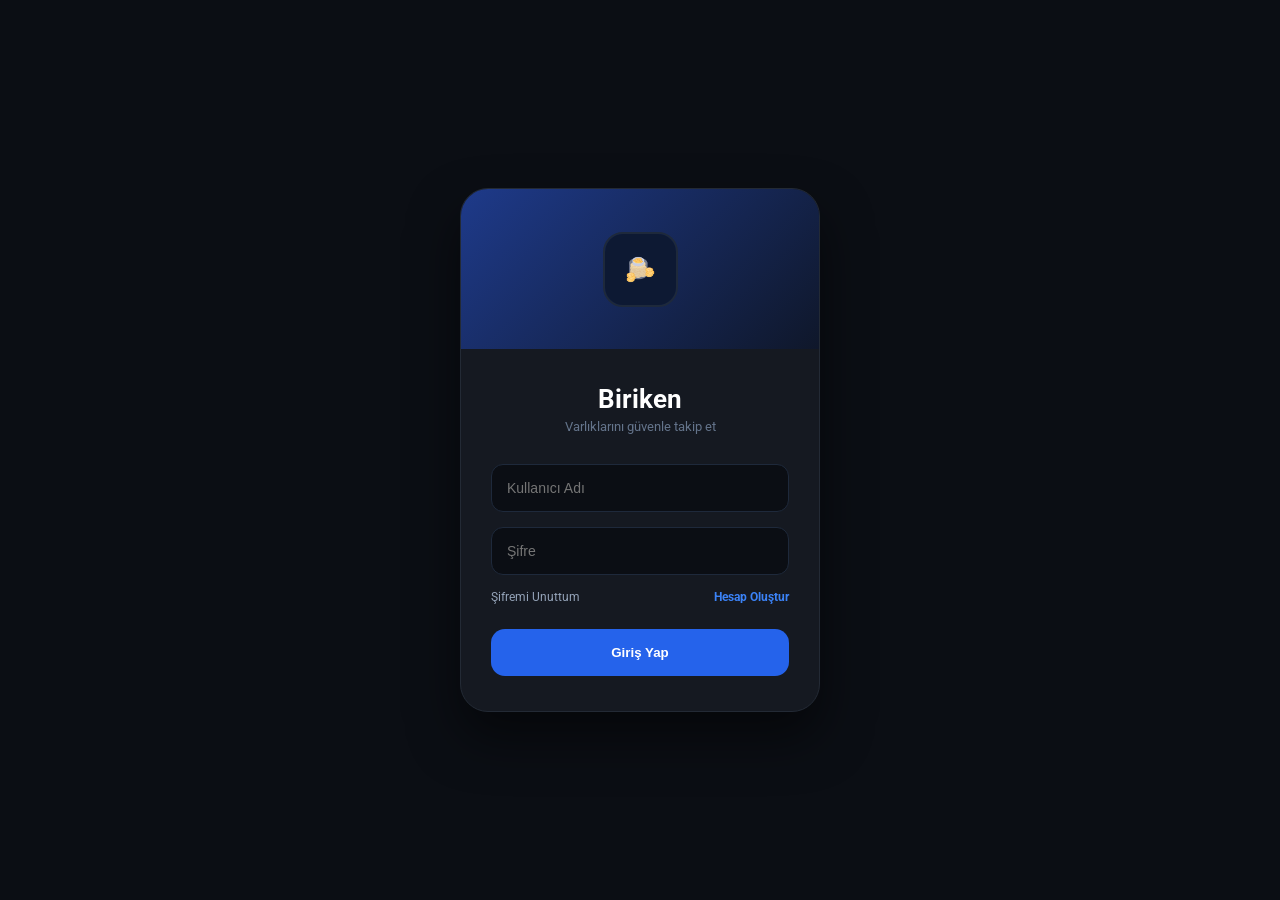
==== index.html @ 529ea392 "Fix HTML encoding issues in index.html" ====
<!DOCTYPE html>
<html lang="tr">
<head>
    <meta charset="UTF-8">
    <meta name="viewport" content="width=device-width, initial-scale=1.0">
    <title>Biriken - Giriş Sistemi</title>
    <link rel="icon" type="image/jpeg" href="WhatsApp Image 2026-04-15 at 11.48.33.jpeg">
    <link rel="stylesheet" href="style.css">
</head>
<body>

    <div id="toast-container"></div>

    <div id="loginCard">
        <div class="header-shape">
            <img src="WhatsApp Image 2026-04-15 at 11.48.33.jpeg" alt="Logo" class="login-logo">
        </div>
        <div class="content">
            <h2 class="title">Biriken</h2>
            <p class="subtitle">Varlıklarını güvenle takip et</p>
            <div class="form-container">
                <!-- GİRİŞ FORMU -->
                <form id="loginForm" onsubmit="girisYap(event)">
                    <div class="input-wrapper">
                        <!-- BURASI ARTIK KULLANICI ADI ALIYOR -->
                        <input type="text" id="loginUser" placeholder="Kullanıcı Adı" required>
                    </div>
                    <div class="input-wrapper">
                        <input type="password" id="loginPass" placeholder="Şifre" required>
                    </div>
                    <div class="form-links">
                        <a href="javascript:void(0)" onclick="openModal('forgotModal')">Şifremi Unuttum</a>
                        <a href="javascript:void(0)" onclick="openModal('registerModal')" class="highlight">Hesap Oluştur</a>
                    </div>
                    <button type="submit" class="btn-primary">Giriş Yap</button>
                </form>
            </div>
        </div>
    </div>

    <!-- KAYIT MODAL -->
    <div id="registerModal" class="modal">
        <div class="modal-content">
            <div class="modal-header">
                <h3>Yeni Hesap Oluştur</h3>
                <span class="close-btn" onclick="closeModals()">&times;</span>
            </div>
            <form id="regForm" onsubmit="kayitOl(event)">
                <input type="text" id="regUser" placeholder="Kullanıcı Adı" minlength="3" required>
                <input type="email" id="regEmail" placeholder="E-posta" required>
                <input type="password" id="regPass" placeholder="Şifre (8+ karakter)" minlength="8" required>
                <input type="password" id="regConfirm" placeholder="Şifre Tekrar" required>
                <button type="submit" class="btn-primary">Kaydı Tamamla</button>
            </form>
        </div>
    </div>

    <!-- ŞİFRE UNUTTUM MODAL -->
    <div id="forgotModal" class="modal">
        <div class="modal-content">
            <div class="modal-header">
                <h3>Şifre Yenileme</h3>
                <span class="close-btn" onclick="closeModals()">&times;</span>
            </div>
            <div id="step1">
                <p class="sub-text">Kayıtlı bilgilerinizi girin</p>
                <input type="text" id="forgetName" placeholder="Kullanıcı Adı" required>
                <input type="email" id="forgetEmail" placeholder="E-posta" required>
                <button onclick="verifyUser()" class="btn-primary">Sorgula</button>
            </div>
            <div id="step2" style="display: none;">
                <p class="sub-text">Yeni şifrenizi belirleyin</p>
                <input type="password" id="newPass" placeholder="Yeni Şifre" minlength="8" required>
                <button onclick="saveNewPassword()" class="btn-success">Güncelle</button>
            </div>
        </div>
    </div>
<script src="config.js"></script>
<script src="script.js"></script>
<script>
    // 1. ADIM: Render adresini buraya yapıştırıyoruz!
    const API_URL = "https://biriken-api.onrender.com/api"; 

    document.addEventListener('DOMContentLoaded', () => {
        const currentUserId = localStorage.getItem('userId');
        // Eğer kullanıcı zaten giriş yapmışsa direkt anasayfaya gönder
        if (currentUserId && currentUserId !== "null" && currentUserId !== "undefined") {
            window.location.href = "anasayfa.html";
        }
    });

    function openModal(modalId) { document.getElementById(modalId).style.display = "flex"; }
    function closeModals() { document.querySelectorAll('.modal').forEach(m => m.style.display = "none"); }

    // --- KAYIT OLMA FONKSİYONU ---
    async function kayitOl(event) {
        event.preventDefault(); 
        const username = document.getElementById('regUser').value.trim();
        const email = document.getElementById('regEmail').value.trim();
        const password = document.getElementById('regPass').value.trim();
        const confirm = document.getElementById('regConfirm').value.trim();

        if(password !== confirm) { alert("Şifreler uyuşmuyor!"); return; }

        try {
            const response = await fetch(`${API_URL}/Auth/register`, {
                method: 'POST',
                headers: { 'Content-Type': 'application/json' },
                body: JSON.stringify({ username, email, password })
            });

            if (response.ok) { 
                alert("Kayıt başarılı! Şimdi giriş yapabilirsin."); 
                closeModals(); 
            } else { 
                const errorText = await response.text();
                alert("Hata: " + errorText); 
            }
        } catch (error) { 
            alert("Sunucuya bağlanılamadı! Render uyanıyor olabilir, 30 saniye sonra tekrar dene."); 
        }
    }

    // --- GİRİŞ YAPMA FONKSİYONU ---
    async function girisYap(event) {
        event.preventDefault(); 
        const usernameInput = document.getElementById('loginUser').value.trim();
        const passwordInput = document.getElementById('loginPass').value.trim();

        try {
            const response = await fetch(`${API_URL}/Auth/login`, {
                method: 'POST',
                headers: { 'Content-Type': 'application/json' },
                body: JSON.stringify({ username: usernameInput, password: passwordInput }) 
            });

            if (response.ok) {
                const data = await response.json();
                
                // Bilgileri tarayıcı hafızasına güvenli bir şekilde alıyoruz
                localStorage.setItem('userId', data.userId); 
                localStorage.setItem('aktifKullanici', data.username);
                localStorage.setItem('userEmail', data.email);
                localStorage.setItem('userPassword', passwordInput); 

                alert("Giriş yapıldı! Yönlendiriliyorsun...");
                window.location.href = "anasayfa.html";
            } else { 
                alert("Giriş bilgileri hatalı veya kullanıcı bulunamadı!"); 
            }
        } catch (error) { 
            alert("Sunucuya bağlanılamadı! Render adresi doğru mu kontrol et."); 
        }
    }
</script>
</body>
</html>
---- style.css ----
@import url('https://fonts.googleapis.com/css2?family=Roboto:wght@300;400;700&display=swap');

* {
    margin: 0;
    padding: 0;
    box-sizing: border-box;
    /* Metin ve öğe seçimini engelleme */
    user-select: none;
    -webkit-user-select: none; /* Safari için */
    -moz-user-select: none;    /* Firefox için */
    -ms-user-select: none;     /* IE/Edge için */
}

* { margin: 0; padding: 0; box-sizing: border-box; }

body {
    background-color: #0b0e14;
    font-family: 'Roboto', sans-serif;
    display: flex;
    justify-content: center;
    align-items: center;
    min-height: 100vh;
}

#loginCard {
    width: 360px;
    background-color: #151921;
    border-radius: 28px;
    overflow: hidden;
    box-shadow: 0 25px 50px rgba(0,0,0,0.5);
    border: 1px solid #232a35;
}

.header-shape {
    height: 160px;
    background: linear-gradient(135deg, #1e3a8a, #0f172a);
    display: flex;
    justify-content: center;
    align-items: center;
}

.login-logo {
    width: 75px;
    height: 75px;
    border-radius: 20px;
    border: 2px solid #1e293b;
    background: white;
}

.content { padding: 35px 30px; text-align: center; }
.title { color: #ffffff; font-size: 26px; font-weight: 700; }
.subtitle { color: #64748b; font-size: 13px; margin-top: 5px; margin-bottom: 30px; }

input {
    width: 100%;
    background-color: #0b0e14;
    border: 1px solid #1e293b;
    padding: 15px;
    border-radius: 12px;
    color: white;
    font-size: 14px;
    margin-bottom: 15px;
    outline: none;
    transition: 0.3s;
}
input:focus { border-color: #3b82f6; box-shadow: 0 0 0 2px rgba(59, 130, 246, 0.2); }

.form-links {
    display: flex;
    justify-content: space-between;
    font-size: 12px;
    margin-bottom: 25px;
}
.form-links a { color: #94a3b8; text-decoration: none; }
.form-links a.highlight { color: #3b82f6; font-weight: 700; }

.btn-primary {
    width: 100%;
    background-color: #2563eb;
    color: white;
    border: none;
    padding: 16px;
    border-radius: 14px;
    font-weight: 700;
    cursor: pointer;
    transition: 0.3s;
}
.btn-primary:hover { background-color: #1d4ed8; transform: translateY(-2px); }

.btn-success { background-color: #059669; color: white; width: 100%; padding: 15px; border-radius: 12px; border: none; font-weight: 700; cursor: pointer; }

/* MODAL */
.modal {
    position: fixed; top: 0; left: 0; width: 100%; height: 100%;
    background: rgba(0,0,0,0.85);
    backdrop-filter: blur(8px);
    display: none;
    justify-content: center;
    align-items: center;
    z-index: 1000;
}
.modal-content {
    background: #151921;
    width: 340px;
    padding: 30px;
    border-radius: 24px;
    border: 1px solid #1e293b;
    color: white;
}
.modal-header { display: flex; justify-content: space-between; margin-bottom: 20px; align-items: center; }
.close-btn { font-size: 28px; cursor: pointer; color: #475569; }
.sub-text { font-size: 13px; color: #94a3b8; margin-bottom: 20px; }

/* TOAST */
#toast-container { position: fixed; top: 25px; right: 25px; z-index: 9999; }
.toast {
    min-width: 240px;
    padding: 16px 20px;
    margin-bottom: 10px;
    border-radius: 12px;
    color: white;
    font-size: 14px;
    font-weight: 600;
    transform: translateX(150%);
    transition: 0.4s cubic-bezier(0.68, -0.55, 0.265, 1.55);
}
.toast.show { transform: translateX(0); }
.toast-success { background-color: #059669; border-left: 5px solid #34d399; }
.toast-error { background-color: #3c0707; border-left: 5px solid #c8152a; }
.toast-info { background-color: #2563eb; }
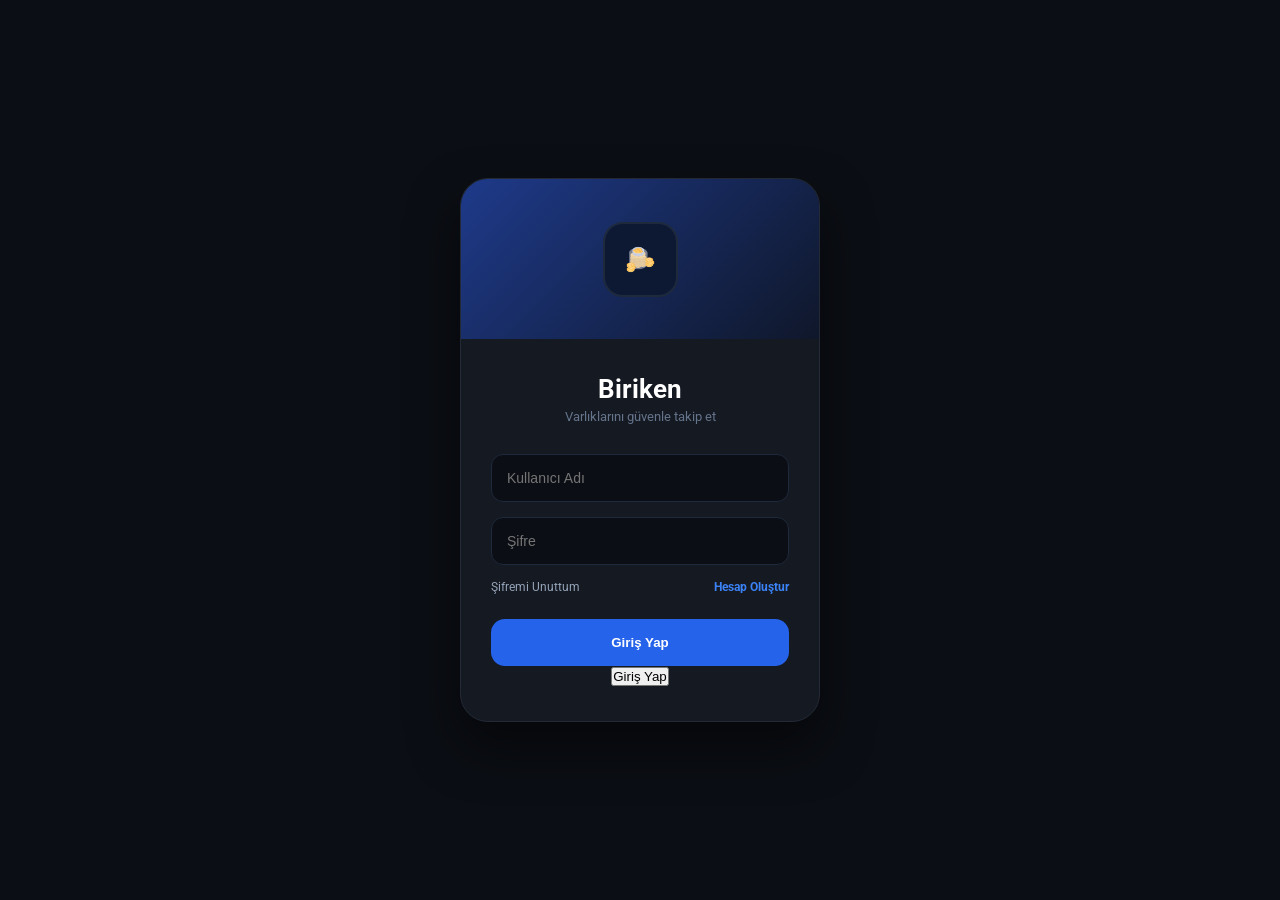
==== commit f6581ab3: "Fix HTML encoding issues in index.html" ====
--- a/index.html
+++ b/index.html
@@ -33,6 +33,7 @@
                         <a href="javascript:void(0)" onclick="openModal('registerModal')" class="highlight">Hesap Oluştur</a>
                     </div>
                     <button type="submit" class="btn-primary">Giriş Yap</button>
+                    <button onclick="girisYap(event)">Giriş Yap</button>
                 </form>
             </div>
         </div>
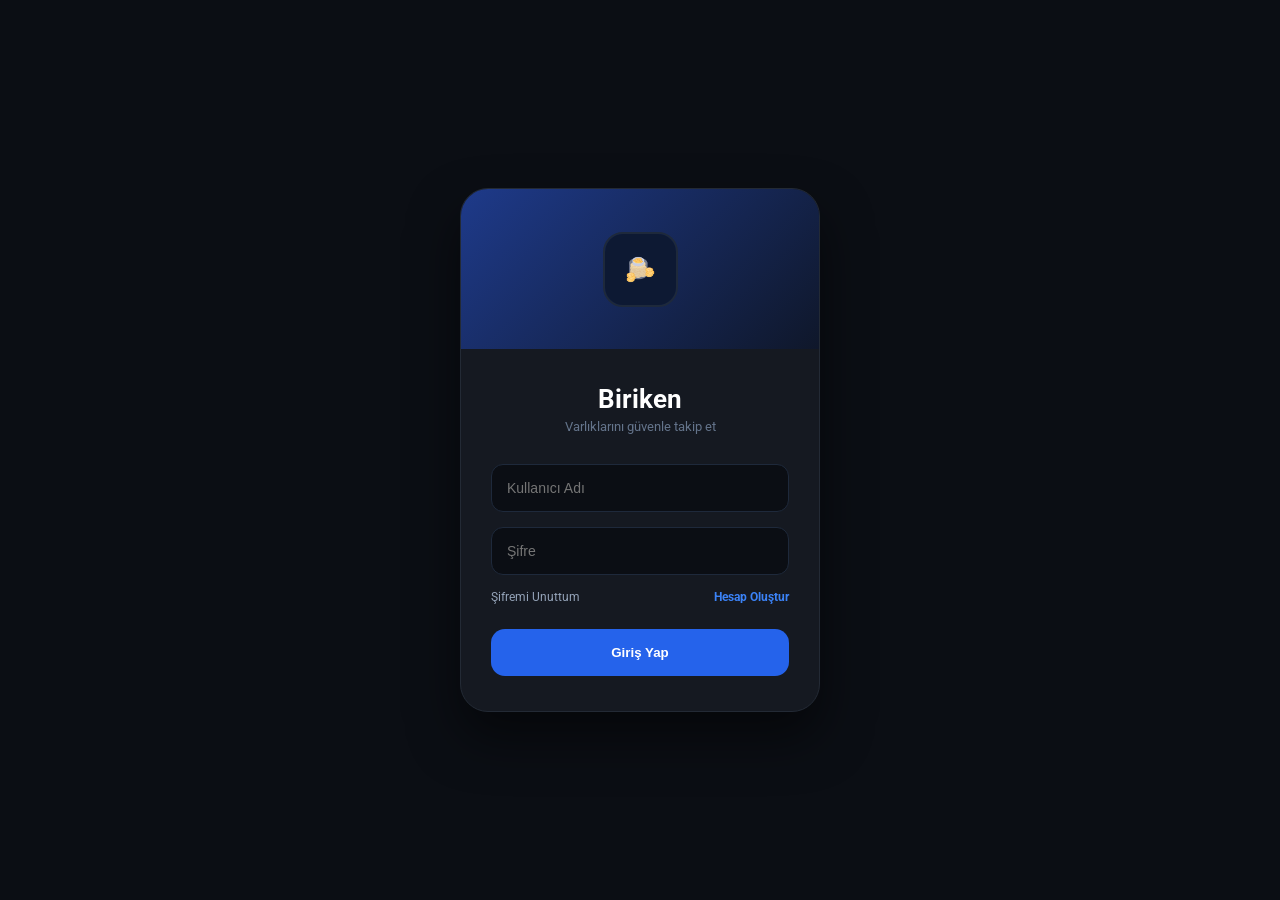
==== commit f04d2f64: "Fix HTML encoding issues in index.html" ====
--- a/index.html
+++ b/index.html
@@ -33,7 +33,6 @@
                         <a href="javascript:void(0)" onclick="openModal('registerModal')" class="highlight">Hesap Oluştur</a>
                     </div>
                     <button type="submit" class="btn-primary">Giriş Yap</button>
-                    <button onclick="girisYap(event)">Giriş Yap</button>
                 </form>
             </div>
         </div>
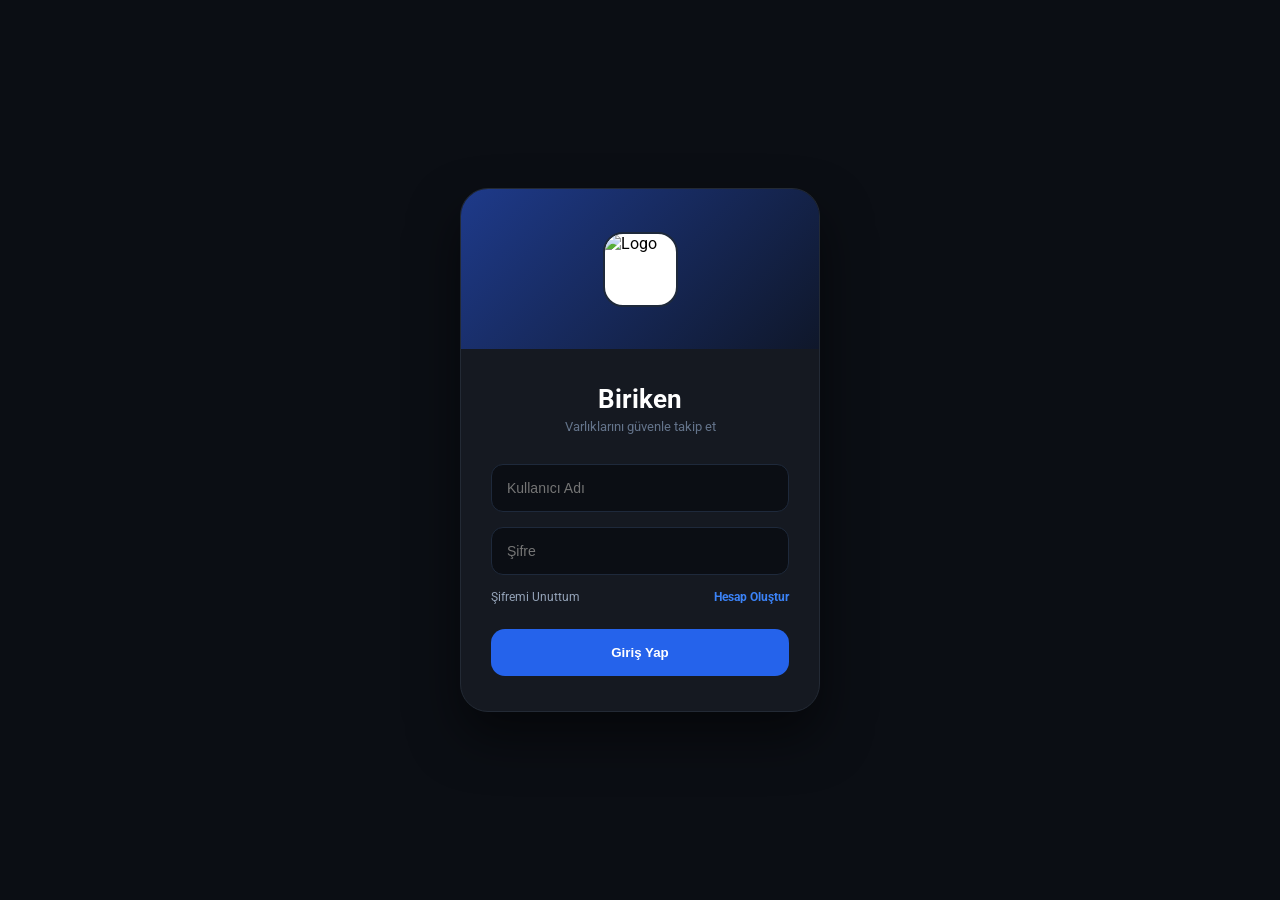
==== commit cbabb273: "Refactor index.html for improved structure and logic" ====
--- a/index.html
+++ b/index.html
@@ -4,8 +4,7 @@
     <meta charset="UTF-8">
     <meta name="viewport" content="width=device-width, initial-scale=1.0">
     <title>Biriken - Giriş Sistemi</title>
-    <link rel="icon" type="image/jpeg" href="WhatsApp Image 2026-04-15 at 11.48.33.jpeg">
-    <link rel="stylesheet" href="style.css">
+    <link rel="icon" type="image/jpeg" href="logo.jpeg"> <link rel="stylesheet" href="style.css">
 </head>
 <body>
 
@@ -13,16 +12,13 @@
 
     <div id="loginCard">
         <div class="header-shape">
-            <img src="WhatsApp Image 2026-04-15 at 11.48.33.jpeg" alt="Logo" class="login-logo">
+            <img src="logo.jpeg" alt="Logo" class="login-logo">
         </div>
         <div class="content">
             <h2 class="title">Biriken</h2>
             <p class="subtitle">Varlıklarını güvenle takip et</p>
             <div class="form-container">
-                <!-- GİRİŞ FORMU -->
-                <form id="loginForm" onsubmit="girisYap(event)">
-                    <div class="input-wrapper">
-                        <!-- BURASI ARTIK KULLANICI ADI ALIYOR -->
+                <form id="loginForm" onsubmit="return false;"> <div class="input-wrapper">
                         <input type="text" id="loginUser" placeholder="Kullanıcı Adı" required>
                     </div>
                     <div class="input-wrapper">
@@ -30,32 +26,30 @@
                     </div>
                     <div class="form-links">
                         <a href="javascript:void(0)" onclick="openModal('forgotModal')">Şifremi Unuttum</a>
-                        <a href="javascript:void(0)" onclick="openModal('registerModal')" class="highlight">Hesap Oluştur</a>
+                        <a href="javascript:void(0)" onclick="openModal('registerModal')" class="highlight" style="cursor: pointer; font-weight: bold;">Hesap Oluştur</a>
                     </div>
-                    <button type="submit" class="btn-primary">Giriş Yap</button>
+                    <button type="button" onclick="girisYap(event)" class="btn-primary">Giriş Yap</button>
                 </form>
             </div>
         </div>
     </div>
 
-    <!-- KAYIT MODAL -->
     <div id="registerModal" class="modal">
         <div class="modal-content">
             <div class="modal-header">
                 <h3>Yeni Hesap Oluştur</h3>
                 <span class="close-btn" onclick="closeModals()">&times;</span>
             </div>
-            <form id="regForm" onsubmit="kayitOl(event)">
+            <form id="regForm" onsubmit="return false;">
                 <input type="text" id="regUser" placeholder="Kullanıcı Adı" minlength="3" required>
                 <input type="email" id="regEmail" placeholder="E-posta" required>
                 <input type="password" id="regPass" placeholder="Şifre (8+ karakter)" minlength="8" required>
                 <input type="password" id="regConfirm" placeholder="Şifre Tekrar" required>
-                <button type="submit" class="btn-primary">Kaydı Tamamla</button>
+                <button type="button" onclick="kayitOl(event)" class="btn-primary">Kaydı Tamamla</button>
             </form>
         </div>
     </div>
 
-    <!-- ŞİFRE UNUTTUM MODAL -->
     <div id="forgotModal" class="modal">
         <div class="modal-content">
             <div class="modal-header">
@@ -66,35 +60,45 @@
                 <p class="sub-text">Kayıtlı bilgilerinizi girin</p>
                 <input type="text" id="forgetName" placeholder="Kullanıcı Adı" required>
                 <input type="email" id="forgetEmail" placeholder="E-posta" required>
-                <button onclick="verifyUser()" class="btn-primary">Sorgula</button>
+                <button type="button" onclick="verifyUser()" class="btn-primary">Sorgula</button>
             </div>
             <div id="step2" style="display: none;">
                 <p class="sub-text">Yeni şifrenizi belirleyin</p>
                 <input type="password" id="newPass" placeholder="Yeni Şifre" minlength="8" required>
-                <button onclick="saveNewPassword()" class="btn-success">Güncelle</button>
+                <button type="button" onclick="saveNewPassword()" class="btn-success">Güncelle</button>
             </div>
         </div>
     </div>
+
 <script src="config.js"></script>
-<script src="script.js"></script>
+
 <script>
-    // 1. ADIM: Render adresini buraya yapıştırıyoruz!
-    const API_URL = "https://biriken-api.onrender.com/api"; 
+    // Eğer config.js'den gelmiyorsa adresi buradan alıyoruz
+    if (typeof API_URL === 'undefined') {
+        var API_URL = "https://birikenbackend.onrender.com/api";
+    }
+
+    // Modal açma-kapama
+    function openModal(modalId) {
+        console.log(modalId + " modalı açılıyor...");
+        document.getElementById(modalId).style.display = "flex";
+    }
+
+    function closeModals() {
+        document.querySelectorAll('.modal').forEach(m => m.style.display = "none");
+    }
 
     document.addEventListener('DOMContentLoaded', () => {
         const currentUserId = localStorage.getItem('userId');
-        // Eğer kullanıcı zaten giriş yapmışsa direkt anasayfaya gönder
         if (currentUserId && currentUserId !== "null" && currentUserId !== "undefined") {
             window.location.href = "anasayfa.html";
         }
     });
 
-    function openModal(modalId) { document.getElementById(modalId).style.display = "flex"; }
-    function closeModals() { document.querySelectorAll('.modal').forEach(m => m.style.display = "none"); }
-
     // --- KAYIT OLMA FONKSİYONU ---
     async function kayitOl(event) {
-        event.preventDefault(); 
+        if (event) event.preventDefault();
+        
         const username = document.getElementById('regUser').value.trim();
         const email = document.getElementById('regEmail').value.trim();
         const password = document.getElementById('regPass').value.trim();
@@ -103,6 +107,7 @@
         if(password !== confirm) { alert("Şifreler uyuşmuyor!"); return; }
 
         try {
+            console.log("Kayıt isteği gönderiliyor...");
             const response = await fetch(`${API_URL}/Auth/register`, {
                 method: 'POST',
                 headers: { 'Content-Type': 'application/json' },
@@ -117,17 +122,25 @@
                 alert("Hata: " + errorText); 
             }
         } catch (error) { 
-            alert("Sunucuya bağlanılamadı! Render uyanıyor olabilir, 30 saniye sonra tekrar dene."); 
+            console.error("Kayıt Hatası:", error);
+            alert("Sunucuya bağlanılamadı!"); 
         }
     }
 
     // --- GİRİŞ YAPMA FONKSİYONU ---
     async function girisYap(event) {
-        event.preventDefault(); 
+        if (event) event.preventDefault();
+        
         const usernameInput = document.getElementById('loginUser').value.trim();
         const passwordInput = document.getElementById('loginPass').value.trim();
 
+        if (!usernameInput || !passwordInput) {
+            alert("Lütfen tüm alanları doldurun!");
+            return;
+        }
+
         try {
+            console.log("Giriş denemesi yapılıyor: " + usernameInput);
             const response = await fetch(`${API_URL}/Auth/login`, {
                 method: 'POST',
                 headers: { 'Content-Type': 'application/json' },
@@ -137,19 +150,19 @@
             if (response.ok) {
                 const data = await response.json();
                 
-                // Bilgileri tarayıcı hafızasına güvenli bir şekilde alıyoruz
+                // localStorage'a kaydediyoruz
                 localStorage.setItem('userId', data.userId); 
                 localStorage.setItem('aktifKullanici', data.username);
-                localStorage.setItem('userEmail', data.email);
-                localStorage.setItem('userPassword', passwordInput); 
-
+                
                 alert("Giriş yapıldı! Yönlendiriliyorsun...");
+                console.log("Yönlendirme yapılıyor: anasayfa.html");
                 window.location.href = "anasayfa.html";
             } else { 
-                alert("Giriş bilgileri hatalı veya kullanıcı bulunamadı!"); 
+                alert("Giriş bilgileri hatalı!"); 
             }
         } catch (error) { 
-            alert("Sunucuya bağlanılamadı! Render adresi doğru mu kontrol et."); 
+            console.error("Giriş Hatası:", error);
+            alert("Sunucuya bağlanılamadı! Render adresi kapalı olabilir."); 
         }
     }
 </script>
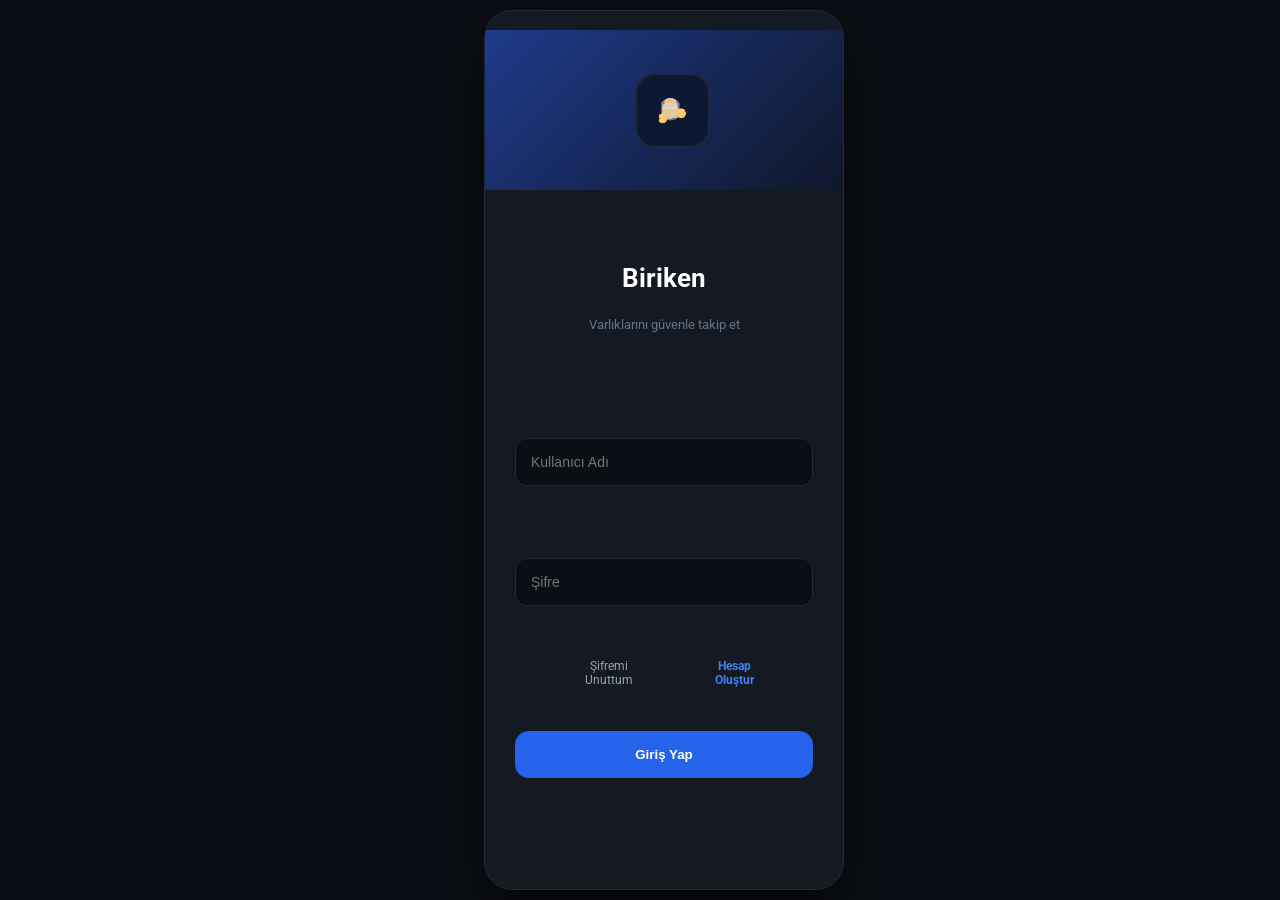
==== commit 2264487a: "Update logo image and form submission handling" ====
--- a/index.html
+++ b/index.html
@@ -1,170 +1,172 @@
 <!DOCTYPE html>
 <html lang="tr">
 <head>
-    <meta charset="UTF-8">
-    <meta name="viewport" content="width=device-width, initial-scale=1.0">
-    <title>Biriken - Giriş Sistemi</title>
-    <link rel="icon" type="image/jpeg" href="logo.jpeg"> <link rel="stylesheet" href="style.css">
+    <meta charset="UTF-8">
+    <meta name="viewport" content="width=device-width, initial-scale=1.0">
+    <title>Biriken - Giriş Sistemi</title>
+    <link rel="icon" type="image/jpeg" href="WhatsApp Image 2026-04-15 at 11.48.33.jpeg">
+    <link rel="stylesheet" href="style.css">
 </head>
 <body>
 
-    <div id="toast-container"></div>
+    <div id="toast-container"></div>
 
-    <div id="loginCard">
-        <div class="header-shape">
-            <img src="logo.jpeg" alt="Logo" class="login-logo">
-        </div>
-        <div class="content">
-            <h2 class="title">Biriken</h2>
-            <p class="subtitle">Varlıklarını güvenle takip et</p>
-            <div class="form-container">
-                <form id="loginForm" onsubmit="return false;"> <div class="input-wrapper">
-                        <input type="text" id="loginUser" placeholder="Kullanıcı Adı" required>
-                    </div>
-                    <div class="input-wrapper">
-                        <input type="password" id="loginPass" placeholder="Şifre" required>
-                    </div>
-                    <div class="form-links">
-                        <a href="javascript:void(0)" onclick="openModal('forgotModal')">Şifremi Unuttum</a>
-                        <a href="javascript:void(0)" onclick="openModal('registerModal')" class="highlight" style="cursor: pointer; font-weight: bold;">Hesap Oluştur</a>
-                    </div>
-                    <button type="button" onclick="girisYap(event)" class="btn-primary">Giriş Yap</button>
-                </form>
-            </div>
-        </div>
-    </div>
+    <div id="loginCard">
+        <div class="header-shape">
+            <img src="WhatsApp Image 2026-04-15 at 11.48.33.jpeg" alt="Logo" class="login-logo">
+        </div>
+        <div class="content">
+            <h2 class="title">Biriken</h2>
+            <p class="subtitle">Varlıklarını güvenle takip et</p>
+            <div class="form-container">
+                <!-- GİRİŞ FORMU -->
+                <form id="loginForm" onsubmit="girisYap(event)">
+                    <div class="input-wrapper">
+                        <!-- BURASI ARTIK KULLANICI ADI ALIYOR -->
+                        <input type="text" id="loginUser" placeholder="Kullanıcı Adı" required>
+                    </div>
+                    <div class="input-wrapper">
+                        <input type="password" id="loginPass" placeholder="Şifre" required>
+                    </div>
+                    <div class="form-links">
+                        <a href="javascript:void(0)" onclick="openModal('forgotModal')">Şifremi Unuttum</a>
+                        <a href="javascript:void(0)" onclick="openModal('registerModal')" class="highlight">Hesap Oluştur</a>
+                    </div>
+                    <button type="submit" class="btn-primary">Giriş Yap</button>
+                </form>
+            </div>
+        </div>
+    </div>
 
-    <div id="registerModal" class="modal">
-        <div class="modal-content">
-            <div class="modal-header">
-                <h3>Yeni Hesap Oluştur</h3>
-                <span class="close-btn" onclick="closeModals()">&times;</span>
-            </div>
-            <form id="regForm" onsubmit="return false;">
-                <input type="text" id="regUser" placeholder="Kullanıcı Adı" minlength="3" required>
-                <input type="email" id="regEmail" placeholder="E-posta" required>
-                <input type="password" id="regPass" placeholder="Şifre (8+ karakter)" minlength="8" required>
-                <input type="password" id="regConfirm" placeholder="Şifre Tekrar" required>
-                <button type="button" onclick="kayitOl(event)" class="btn-primary">Kaydı Tamamla</button>
-            </form>
-        </div>
-    </div>
+    <!-- KAYIT MODAL -->
+    <div id="registerModal" class="modal">
+        <div class="modal-content">
+            <div class="modal-header">
+                <h3>Yeni Hesap Oluştur</h3>
+                <span class="close-btn" onclick="closeModals()">&times;</span>
+            </div>
+            <form id="regForm" onsubmit="kayitOl(event)">
+                <input type="text" id="regUser" placeholder="Kullanıcı Adı" minlength="3" required>
+                <input type="email" id="regEmail" placeholder="E-posta" required>
+                <input type="password" id="regPass" placeholder="Şifre (8+ karakter)" minlength="8" required>
+                <input type="password" id="regConfirm" placeholder="Şifre Tekrar" required>
+                <button type="submit" class="btn-primary">Kaydı Tamamla</button>
+            </form>
+        </div>
+    </div>
 
-    <div id="forgotModal" class="modal">
-        <div class="modal-content">
-            <div class="modal-header">
-                <h3>Şifre Yenileme</h3>
-                <span class="close-btn" onclick="closeModals()">&times;</span>
-            </div>
-            <div id="step1">
-                <p class="sub-text">Kayıtlı bilgilerinizi girin</p>
-                <input type="text" id="forgetName" placeholder="Kullanıcı Adı" required>
-                <input type="email" id="forgetEmail" placeholder="E-posta" required>
-                <button type="button" onclick="verifyUser()" class="btn-primary">Sorgula</button>
-            </div>
-            <div id="step2" style="display: none;">
-                <p class="sub-text">Yeni şifrenizi belirleyin</p>
-                <input type="password" id="newPass" placeholder="Yeni Şifre" minlength="8" required>
-                <button type="button" onclick="saveNewPassword()" class="btn-success">Güncelle</button>
-            </div>
-        </div>
-    </div>
+    <!-- ŞİFRE UNUTTUM MODAL -->
+    <div id="forgotModal" class="modal">
+        <div class="modal-content">
+            <div class="modal-header">
+                <h3>Şifre Yenileme</h3>
+                <span class="close-btn" onclick="closeModals()">&times;</span>
+            </div>
+            <div id="step1">
+                <p class="sub-text">Kayıtlı bilgilerinizi girin</p>
+                <input type="text" id="forgetName" placeholder="Kullanıcı Adı" required>
+                <input type="email" id="forgetEmail" placeholder="E-posta" required>
+                <button onclick="verifyUser()" class="btn-primary">Sorgula</button>
+            </div>
+            <div id="step2" style="display: none;">
+                <p class="sub-text">Yeni şifrenizi belirleyin</p>
+                <input type="password" id="newPass" placeholder="Yeni Şifre" minlength="8" required>
+                <button onclick="saveNewPassword()" class="btn-success">Güncelle</button>
+            </div>
+        </div>
+    </div>
+<script src="config.js"></script>
+<script>
+    // 1. ADIM: Render adresini buraya yapıştırıyoruz!
+    const API_URL = "https://birikenbackend.onrender.com/api"; 
 
-<script src="config.js"></script>
+    // --- ZIRH 1: TÜM FORMLARI SUSTUR ---
+    // HTML'de buton ne olursa olsun, sayfanın yenilenmesini global olarak durdurur.
+    document.addEventListener('submit', function(event) {
+        event.preventDefault();
+    });
 
-<script>
-    // Eğer config.js'den gelmiyorsa adresi buradan alıyoruz
-    if (typeof API_URL === 'undefined') {
-        var API_URL = "https://birikenbackend.onrender.com/api";
-    }
+    document.addEventListener('DOMContentLoaded', () => {
+        const currentUserId = localStorage.getItem('userId');
+        // Eğer kullanıcı zaten giriş yapmışsa direkt anasayfaya gönder
+        if (currentUserId && currentUserId !== "null" && currentUserId !== "undefined") {
+            window.location.href = "anasayfa.html";
+        }
+    });
 
-    // Modal açma-kapama
-    function openModal(modalId) {
-        console.log(modalId + " modalı açılıyor...");
-        document.getElementById(modalId).style.display = "flex";
-    }
+    function openModal(modalId) { document.getElementById(modalId).style.display = "flex"; }
+    function closeModals() { document.querySelectorAll('.modal').forEach(m => m.style.display = "none"); }
 
-    function closeModals() {
-        document.querySelectorAll('.modal').forEach(m => m.style.display = "none");
-    }
+    // --- KAYIT OLMA FONKSİYONU ---
+    async function kayitOl(event) {
+        // --- ZIRH 2: BUTONU SUSTUR ---
+        if (event) event.preventDefault(); 
+        
+        const username = document.getElementById('regUser').value.trim();
+        const email = document.getElementById('regEmail').value.trim();
+        const password = document.getElementById('regPass').value.trim();
+        const confirm = document.getElementById('regConfirm').value.trim();
 
-    document.addEventListener('DOMContentLoaded', () => {
-        const currentUserId = localStorage.getItem('userId');
-        if (currentUserId && currentUserId !== "null" && currentUserId !== "undefined") {
-            window.location.href = "anasayfa.html";
-        }
-    });
+        if(password !== confirm) { alert("Şifreler uyuşmuyor!"); return; }
 
-    // --- KAYIT OLMA FONKSİYONU ---
-    async function kayitOl(event) {
-        if (event) event.preventDefault();
-        
-        const username = document.getElementById('regUser').value.trim();
-        const email = document.getElementById('regEmail').value.trim();
-        const password = document.getElementById('regPass').value.trim();
-        const confirm = document.getElementById('regConfirm').value.trim();
+        try {
+            const response = await fetch(`${API_URL}/Auth/register`, {
+                method: 'POST',
+                headers: { 'Content-Type': 'application/json' },
+                body: JSON.stringify({ username, email, password })
+            });
 
-        if(password !== confirm) { alert("Şifreler uyuşmuyor!"); return; }
+            if (response.ok) { 
+                alert("Kayıt başarılı! Şimdi giriş yapabilirsin."); 
+                closeModals(); 
+            } else { 
+                const errorText = await response.text();
+                alert("Hata: " + errorText); 
+            }
+        } catch (error) { 
+            alert("Sunucuya bağlanılamadı! Render uyanıyor olabilir, 30 saniye sonra tekrar dene."); 
+        }
+    }
 
-        try {
-            console.log("Kayıt isteği gönderiliyor...");
-            const response = await fetch(`${API_URL}/Auth/register`, {
-                method: 'POST',
-                headers: { 'Content-Type': 'application/json' },
-                body: JSON.stringify({ username, email, password })
-            });
+    // --- GİRİŞ YAPMA FONKSİYONU ---
+    async function girisYap(event) {
+        // --- ZIRH 3: GİRİŞ BUTONUNU SUSTUR ---
+        if (event) event.preventDefault(); 
+        
+        const usernameInput = document.getElementById('loginUser').value.trim();
+        const passwordInput = document.getElementById('loginPass').value.trim();
 
-            if (response.ok) { 
-                alert("Kayıt başarılı! Şimdi giriş yapabilirsin."); 
-                closeModals(); 
-            } else { 
-                const errorText = await response.text();
-                alert("Hata: " + errorText); 
-            }
-        } catch (error) { 
-            console.error("Kayıt Hatası:", error);
-            alert("Sunucuya bağlanılamadı!"); 
-        }
-    }
+        // Eğer kutular boşsa hiç sunucuya yorma
+        if (!usernameInput || !passwordInput) {
+            alert("Lütfen kullanıcı adı ve şifrenizi girin!");
+            return;
+        }
 
-    // --- GİRİŞ YAPMA FONKSİYONU ---
-    async function girisYap(event) {
-        if (event) event.preventDefault();
-        
-        const usernameInput = document.getElementById('loginUser').value.trim();
-        const passwordInput = document.getElementById('loginPass').value.trim();
+        try {
+            const response = await fetch(`${API_URL}/Auth/login`, {
+                method: 'POST',
+                headers: { 'Content-Type': 'application/json' },
+                body: JSON.stringify({ username: usernameInput, password: passwordInput }) 
+            });
 
-        if (!usernameInput || !passwordInput) {
-            alert("Lütfen tüm alanları doldurun!");
-            return;
-        }
+            if (response.ok) {
+                const data = await response.json();
+                
+                // Bilgileri tarayıcı hafızasına güvenli bir şekilde alıyoruz
+                localStorage.setItem('userId', data.userId); 
+                localStorage.setItem('aktifKullanici', data.username);
+                localStorage.setItem('userEmail', data.email);
+                localStorage.setItem('userPassword', passwordInput); 
 
-        try {
-            console.log("Giriş denemesi yapılıyor: " + usernameInput);
-            const response = await fetch(`${API_URL}/Auth/login`, {
-                method: 'POST',
-                headers: { 'Content-Type': 'application/json' },
-                body: JSON.stringify({ username: usernameInput, password: passwordInput }) 
-            });
-
-            if (response.ok) {
-                const data = await response.json();
-                
-                // localStorage'a kaydediyoruz
-                localStorage.setItem('userId', data.userId); 
-                localStorage.setItem('aktifKullanici', data.username);
-                
-                alert("Giriş yapıldı! Yönlendiriliyorsun...");
-                console.log("Yönlendirme yapılıyor: anasayfa.html");
-                window.location.href = "anasayfa.html";
-            } else { 
-                alert("Giriş bilgileri hatalı!"); 
-            }
-        } catch (error) { 
-            console.error("Giriş Hatası:", error);
-            alert("Sunucuya bağlanılamadı! Render adresi kapalı olabilir."); 
-        }
-    }
+                alert("Giriş yapıldı! Yönlendiriliyorsun...");
+                window.location.href = "anasayfa.html";
+            } else { 
+                alert("Giriş bilgileri hatalı veya kullanıcı bulunamadı!"); 
+            }
+        } catch (error) { 
+            alert("Sunucuya bağlanılamadı! Render adresi doğru mu kontrol et."); 
+        }
+    }
 </script>
 </body>
 </html>
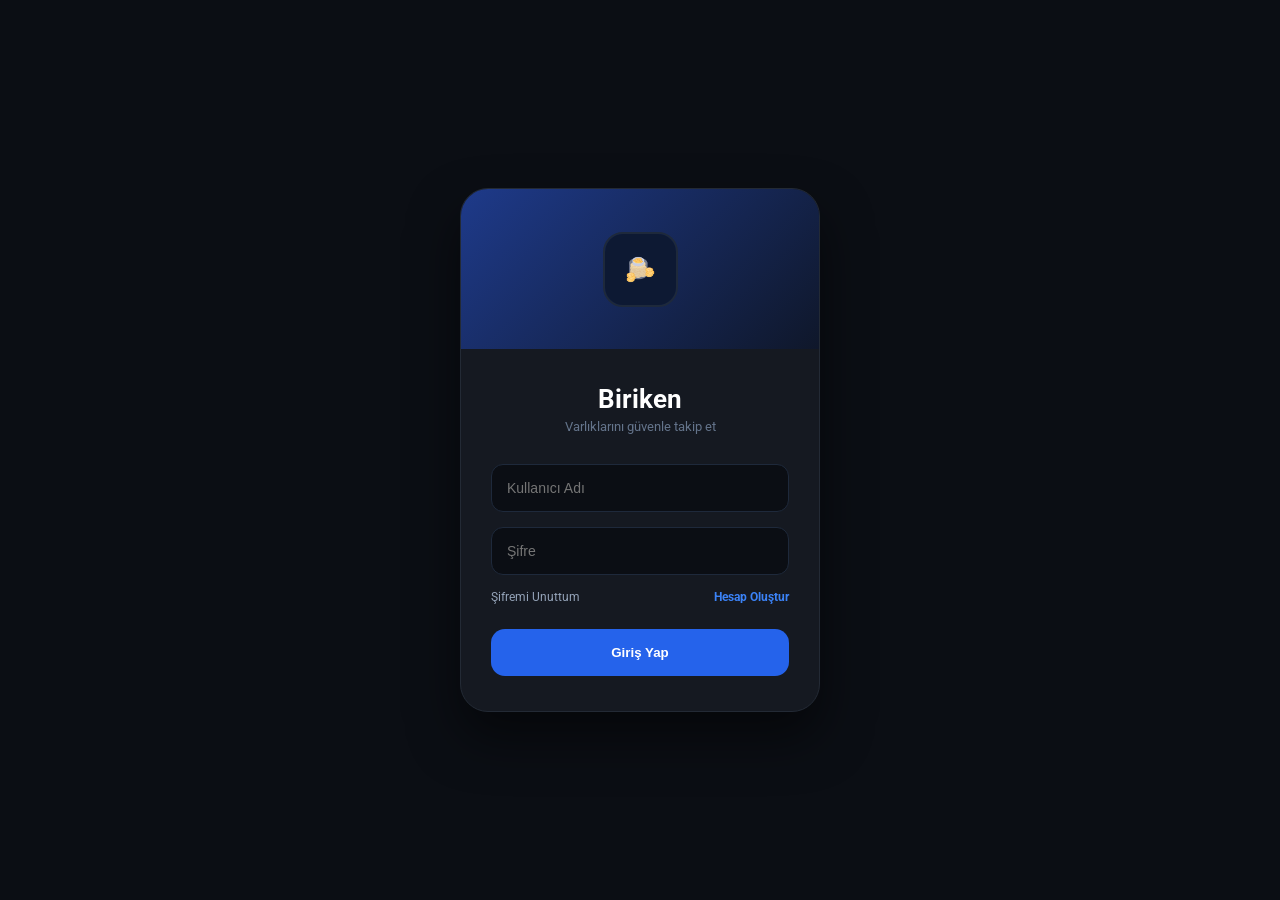
==== commit 8953c028: "Fix HTML structure and remove unnecessary comments" ====
--- a/index.html
+++ b/index.html
@@ -1,172 +1,149 @@
 <!DOCTYPE html>
 <html lang="tr">
 <head>
-    <meta charset="UTF-8">
-    <meta name="viewport" content="width=device-width, initial-scale=1.0">
-    <title>Biriken - Giriş Sistemi</title>
-    <link rel="icon" type="image/jpeg" href="WhatsApp Image 2026-04-15 at 11.48.33.jpeg">
-    <link rel="stylesheet" href="style.css">
+    <meta charset="UTF-8">
+    <meta name="viewport" content="width=device-width, initial-scale=1.0">
+    <title>Biriken - Giriş Sistemi</title>
+    <link rel="icon" type="image/jpeg" href="WhatsApp Image 2026-04-15 at 11.48.33.jpeg">
+    <link rel="stylesheet" href="style.css">
 </head>
 <body>
 
-    <div id="toast-container"></div>
+    <div id="toast-container"></div>
 
-    <div id="loginCard">
-        <div class="header-shape">
-            <img src="WhatsApp Image 2026-04-15 at 11.48.33.jpeg" alt="Logo" class="login-logo">
-        </div>
-        <div class="content">
-            <h2 class="title">Biriken</h2>
-            <p class="subtitle">Varlıklarını güvenle takip et</p>
-            <div class="form-container">
-                <!-- GİRİŞ FORMU -->
-                <form id="loginForm" onsubmit="girisYap(event)">
-                    <div class="input-wrapper">
-                        <!-- BURASI ARTIK KULLANICI ADI ALIYOR -->
-                        <input type="text" id="loginUser" placeholder="Kullanıcı Adı" required>
-                    </div>
-                    <div class="input-wrapper">
-                        <input type="password" id="loginPass" placeholder="Şifre" required>
-                    </div>
-                    <div class="form-links">
-                        <a href="javascript:void(0)" onclick="openModal('forgotModal')">Şifremi Unuttum</a>
-                        <a href="javascript:void(0)" onclick="openModal('registerModal')" class="highlight">Hesap Oluştur</a>
-                    </div>
-                    <button type="submit" class="btn-primary">Giriş Yap</button>
-                </form>
-            </div>
-        </div>
-    </div>
+    <div id="loginCard">
+        <div class="header-shape">
+            <img src="WhatsApp Image 2026-04-15 at 11.48.33.jpeg" alt="Logo" class="login-logo">
+        </div>
+        <div class="content">
+            <h2 class="title">Biriken</h2>
+            <p class="subtitle">Varlıklarını güvenle takip et</p>
+            <div class="form-container">
+                <form id="loginForm">
+                    <div class="input-wrapper">
+                        <input type="text" id="loginUser" placeholder="Kullanıcı Adı" required>
+                    </div>
+                    <div class="input-wrapper">
+                        <input type="password" id="loginPass" placeholder="Şifre" required>
+                    </div>
+                    <div class="form-links">
+                        <a href="javascript:void(0)" onclick="openModal('forgotModal')">Şifremi Unuttum</a>
+                        <a href="javascript:void(0)" onclick="openModal('registerModal')" class="highlight">Hesap Oluştur</a>
+                    </div>
+                    <button type="submit" class="btn-primary">Giriş Yap</button>
+                </form>
+            </div>
+        </div>
+    </div>
 
-    <!-- KAYIT MODAL -->
-    <div id="registerModal" class="modal">
-        <div class="modal-content">
-            <div class="modal-header">
-                <h3>Yeni Hesap Oluştur</h3>
-                <span class="close-btn" onclick="closeModals()">&times;</span>
-            </div>
-            <form id="regForm" onsubmit="kayitOl(event)">
-                <input type="text" id="regUser" placeholder="Kullanıcı Adı" minlength="3" required>
-                <input type="email" id="regEmail" placeholder="E-posta" required>
-                <input type="password" id="regPass" placeholder="Şifre (8+ karakter)" minlength="8" required>
-                <input type="password" id="regConfirm" placeholder="Şifre Tekrar" required>
-                <button type="submit" class="btn-primary">Kaydı Tamamla</button>
-            </form>
-        </div>
-    </div>
+    <div id="registerModal" class="modal">
+        <div class="modal-content">
+            <div class="modal-header">
+                <h3>Yeni Hesap Oluştur</h3>
+                <span class="close-btn" onclick="closeModals()">&times;</span>
+            </div>
+            <form id="regForm">
+                <input type="text" id="regUser" placeholder="Kullanıcı Adı" minlength="3" required>
+                <input type="email" id="regEmail" placeholder="E-posta" required>
+                <input type="password" id="regPass" placeholder="Şifre (8+ karakter)" minlength="8" required>
+                <input type="password" id="regConfirm" placeholder="Şifre Tekrar" required>
+                <button type="submit" class="btn-primary">Kaydı Tamamla</button>
+            </form>
+        </div>
+    </div>
 
-    <!-- ŞİFRE UNUTTUM MODAL -->
-    <div id="forgotModal" class="modal">
-        <div class="modal-content">
-            <div class="modal-header">
-                <h3>Şifre Yenileme</h3>
-                <span class="close-btn" onclick="closeModals()">&times;</span>
-            </div>
-            <div id="step1">
-                <p class="sub-text">Kayıtlı bilgilerinizi girin</p>
-                <input type="text" id="forgetName" placeholder="Kullanıcı Adı" required>
-                <input type="email" id="forgetEmail" placeholder="E-posta" required>
-                <button onclick="verifyUser()" class="btn-primary">Sorgula</button>
-            </div>
-            <div id="step2" style="display: none;">
-                <p class="sub-text">Yeni şifrenizi belirleyin</p>
-                <input type="password" id="newPass" placeholder="Yeni Şifre" minlength="8" required>
-                <button onclick="saveNewPassword()" class="btn-success">Güncelle</button>
-            </div>
-        </div>
-    </div>
-<script src="config.js"></script>
-<script>
-    // 1. ADIM: Render adresini buraya yapıştırıyoruz!
-    const API_URL = "https://birikenbackend.onrender.com/api"; 
+    <div id="forgotModal" class="modal">
+        <div class="modal-content">
+            <div class="modal-header">
+                <h3>Şifre Yenileme</h3>
+                <span class="close-btn" onclick="closeModals()">&times;</span>
+            </div>
+            <div id="step1">
+                <p class="sub-text">Kayıtlı bilgilerinizi girin</p>
+                <input type="text" id="forgetName" placeholder="Kullanıcı Adı" required>
+                <input type="email" id="forgetEmail" placeholder="E-posta" required>
+                <button onclick="verifyUser()" class="btn-primary">Sorgula</button>
+            </div>
+            <div id="step2" style="display: none;">
+                <p class="sub-text">Yeni şifrenizi belirleyin</p>
+                <input type="password" id="newPass" placeholder="Yeni Şifre" minlength="8" required>
+                <button onclick="saveNewPassword()" class="btn-success">Güncelle</button>
+            </div>
+        </div>
+    </div>
 
-    // --- ZIRH 1: TÜM FORMLARI SUSTUR ---
-    // HTML'de buton ne olursa olsun, sayfanın yenilenmesini global olarak durdurur.
-    document.addEventListener('submit', function(event) {
-        event.preventDefault();
-    });
+    <script>
+        function showToast(message, type = 'info') {
+            const container = document.getElementById('toast-container');
+            const toast = document.createElement('div');
+            toast.className = `toast toast-${type}`;
+            toast.innerText = message;
+            container.appendChild(toast);
+            setTimeout(() => { toast.classList.add('show'); }, 100);
+            setTimeout(() => {
+                toast.classList.remove('show');
+                setTimeout(() => { container.removeChild(toast); }, 300);
+            }, 3000);
+        }
 
-    document.addEventListener('DOMContentLoaded', () => {
-        const currentUserId = localStorage.getItem('userId');
-        // Eğer kullanıcı zaten giriş yapmışsa direkt anasayfaya gönder
-        if (currentUserId && currentUserId !== "null" && currentUserId !== "undefined") {
-            window.location.href = "anasayfa.html";
-        }
-    });
+        function openModal(id) { document.getElementById(id).style.display = 'flex'; }
+        function closeModals() { 
+            document.querySelectorAll('.modal').forEach(m => m.style.display = 'none');
+            document.getElementById('step1').style.display = 'block';
+            document.getElementById('step2').style.display = 'none';
+        }
 
-    function openModal(modalId) { document.getElementById(modalId).style.display = "flex"; }
-    function closeModals() { document.querySelectorAll('.modal').forEach(m => m.style.display = "none"); }
+        document.getElementById('regForm').onsubmit = function(e) {
+            e.preventDefault();
+            const user = document.getElementById('regUser').value;
+            const email = document.getElementById('regEmail').value;
+            const pass = document.getElementById('regPass').value;
+            const confirm = document.getElementById('regConfirm').value;
+            if(pass !== confirm) { showToast("Şifreler eşleşmiyor!", "error"); return; }
+            if(localStorage.getItem('db_' + user)) { showToast("Kullanıcı adı kullanımda!", "error"); return; }
+            localStorage.setItem('db_' + user, JSON.stringify({ user, email, pass }));
+            showToast("Hesap başarıyla oluşturuldu!", "success");
+            setTimeout(closeModals, 1000);
+        };
 
-    // --- KAYIT OLMA FONKSİYONU ---
-    async function kayitOl(event) {
-        // --- ZIRH 2: BUTONU SUSTUR ---
-        if (event) event.preventDefault(); 
-        
-        const username = document.getElementById('regUser').value.trim();
-        const email = document.getElementById('regEmail').value.trim();
-        const password = document.getElementById('regPass').value.trim();
-        const confirm = document.getElementById('regConfirm').value.trim();
+        document.getElementById('loginForm').onsubmit = function(e) {
+            e.preventDefault();
+            const user = document.getElementById('loginUser').value;
+            const pass = document.getElementById('loginPass').value;
+            const account = localStorage.getItem('db_' + user);
+            if (account) {
+                const data = JSON.parse(account);
+                if (data.pass === pass) {
+                    showToast("Giriş yapılıyor...", "success");
+                    localStorage.setItem('aktifKullanici', user); 
+                    setTimeout(() => { window.location.href = "anasayfa.html"; }, 800);
+                } else { showToast("Hatalı şifre!", "error"); }
+            } else { showToast("Hesap bulunamadı!", "error"); }
+        };
 
-        if(password !== confirm) { alert("Şifreler uyuşmuyor!"); return; }
+        let resetUser = "";
+        function verifyUser() {
+            const name = document.getElementById('forgetName').value;
+            const email = document.getElementById('forgetEmail').value;
+            const account = localStorage.getItem('db_' + name);
+            if (account && JSON.parse(account).email === email) {
+                resetUser = name;
+                document.getElementById('step1').style.display = 'none';
+                document.getElementById('step2').style.display = 'block';
+                showToast("Kimlik doğrulandı.", "success");
+            } else { showToast("Bilgiler hatalı!", "error"); }
+        }
 
-        try {
-            const response = await fetch(`${API_URL}/Auth/register`, {
-                method: 'POST',
-                headers: { 'Content-Type': 'application/json' },
-                body: JSON.stringify({ username, email, password })
-            });
+        function saveNewPassword() {
+            const newP = document.getElementById('newPass').value;
+            if (newP.length < 8) { showToast("Şifre yetersiz!", "error"); return; }
+            let data = JSON.parse(localStorage.getItem('db_' + resetUser));
+            data.pass = newP;
+            localStorage.setItem('db_' + resetUser, JSON.stringify(data));
+            showToast("Şifre güncellendi!", "success");
+            setTimeout(closeModals, 1000);
+        }
+    </script>
 
-            if (response.ok) { 
-                alert("Kayıt başarılı! Şimdi giriş yapabilirsin."); 
-                closeModals(); 
-            } else { 
-                const errorText = await response.text();
-                alert("Hata: " + errorText); 
-            }
-        } catch (error) { 
-            alert("Sunucuya bağlanılamadı! Render uyanıyor olabilir, 30 saniye sonra tekrar dene."); 
-        }
-    }
-
-    // --- GİRİŞ YAPMA FONKSİYONU ---
-    async function girisYap(event) {
-        // --- ZIRH 3: GİRİŞ BUTONUNU SUSTUR ---
-        if (event) event.preventDefault(); 
-        
-        const usernameInput = document.getElementById('loginUser').value.trim();
-        const passwordInput = document.getElementById('loginPass').value.trim();
-
-        // Eğer kutular boşsa hiç sunucuya yorma
-        if (!usernameInput || !passwordInput) {
-            alert("Lütfen kullanıcı adı ve şifrenizi girin!");
-            return;
-        }
-
-        try {
-            const response = await fetch(`${API_URL}/Auth/login`, {
-                method: 'POST',
-                headers: { 'Content-Type': 'application/json' },
-                body: JSON.stringify({ username: usernameInput, password: passwordInput }) 
-            });
-
-            if (response.ok) {
-                const data = await response.json();
-                
-                // Bilgileri tarayıcı hafızasına güvenli bir şekilde alıyoruz
-                localStorage.setItem('userId', data.userId); 
-                localStorage.setItem('aktifKullanici', data.username);
-                localStorage.setItem('userEmail', data.email);
-                localStorage.setItem('userPassword', passwordInput); 
-
-                alert("Giriş yapıldı! Yönlendiriliyorsun...");
-                window.location.href = "anasayfa.html";
-            } else { 
-                alert("Giriş bilgileri hatalı veya kullanıcı bulunamadı!"); 
-            }
-        } catch (error) { 
-            alert("Sunucuya bağlanılamadı! Render adresi doğru mu kontrol et."); 
-        }
-    }
-</script>
 </body>
 </html>
